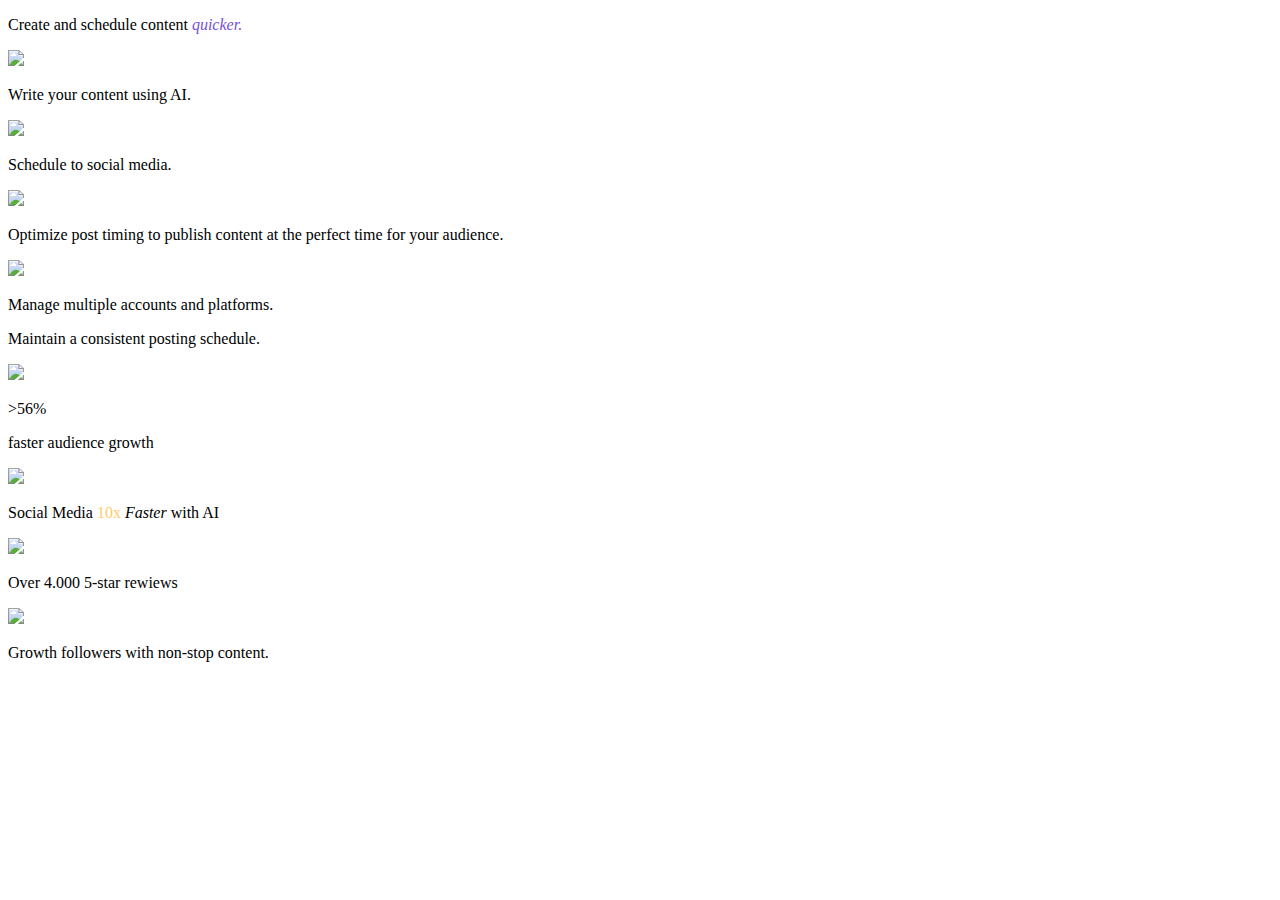
==== bento.html @ baa4b2fe "test" ====
<!DOCTYPE html>
<html lang="en">
    <head>
        <meta charset="UTF-8">
        <meta name="viewport" content="width=device-width, initial-scale=1.0">
        <title>Document</title>
        <link rel="stylesheet" href="/css/src/css/bento.css">
        <link rel="preconnect" href="https://fonts.googleapis.com">
        <link rel="preconnect" href="https://fonts.gstatic.com" crossorigin>
        <link href="https://fonts.googleapis.com/css2?family=DM+Sans:ital,opsz,wght@0,9..40,100..1000;1,9..40,100..1000&display=swap" rel="stylesheet">
    </head>
    <body>

    
            <div class="cajon1">

                <div class="caja1">
                    <div class="txt1">
                        <p>Create and schedule content <i style="color: hsl(256, 67%, 59%);">quicker.</i></p>
                    </div>
                    <div>
                        <img class="img1" src="/css/src/assets/images/illustration-create-post.webp">
                    </div>
                </div>

                <div class="caja2">
                    <div class="txt2">
                        <p>Write your content using AI.</p>
                    </div>
                    <div>
                        <img class="img2" src="/css/src/assets/images/illustration-ai-content.webp">
                    </div>
                </div>

                <div class="caja3">
                    <div class="txt3-1">
                        <p>Schedule to social media.</p>
                    </div>
                    <div>
                        <img class="img3" src="/css/src/assets/images/illustration-schedule-posts.webp">
                    </div>
                    <div class="txt3-2">
                        <p>Optimize post timing to publish content at the perfect time for your audience.</p>
                    </div>
                </div>

            </div>
            <div class="cajon2">

                <div class="caja4">
                    <div>
                        <img class="img4" src="/css/src/assets/images/illustration-multiple-platforms.webp">
                    </div>
                    <div class="txt4">
                        <p>Manage multiple accounts and platforms.</p>
                    </div>
                </div>

                <div class="caja5">
                    <div class="txt5">
                        <p>Maintain a consistent posting schedule.</p>
                    </div>
                    <div>
                        <img class="img5" src="/css/src/assets/images/illustration-consistent-schedule.webp">
                    </div>
                </div>

                <div class="caja6">
                    <div>
                        <p class="txt6-1">>56%</p>
                        <p class="txt6-2">faster audience growth</p>
                    </div>
                    <div>
                        <img class="img6" src="/css/src/assets/images/illustration-audience-growth.webp">
                    </div>
                </div>

            </div>
            <div class="cajon3">

                <div class="caja7">
                    <div class="txt7-1">
                        <p>Social Media <a style="color: hsl(39, 100%, 71%);">10x</a> <i>Faster</i> with AI</p>
                    </div>
                    <div>
                        <img class="img7" src="/css/src/assets/images/illustration-five-stars.webp">
                    </div>
                    <div class="txt7-2">
                        <p>Over 4.000 5-star rewiews</p>
                    </div>
                </div>

                <div class="caja8">
                    <div>
                        <img class="img8" src="/css/src/assets/images/illustration-grow-followers.webp">
                    </div>
                    <div class="txt8">
                        <p>Growth followers with non-stop content.</p>
                    </div>
                </div>

            </div>

    </body>
</html>
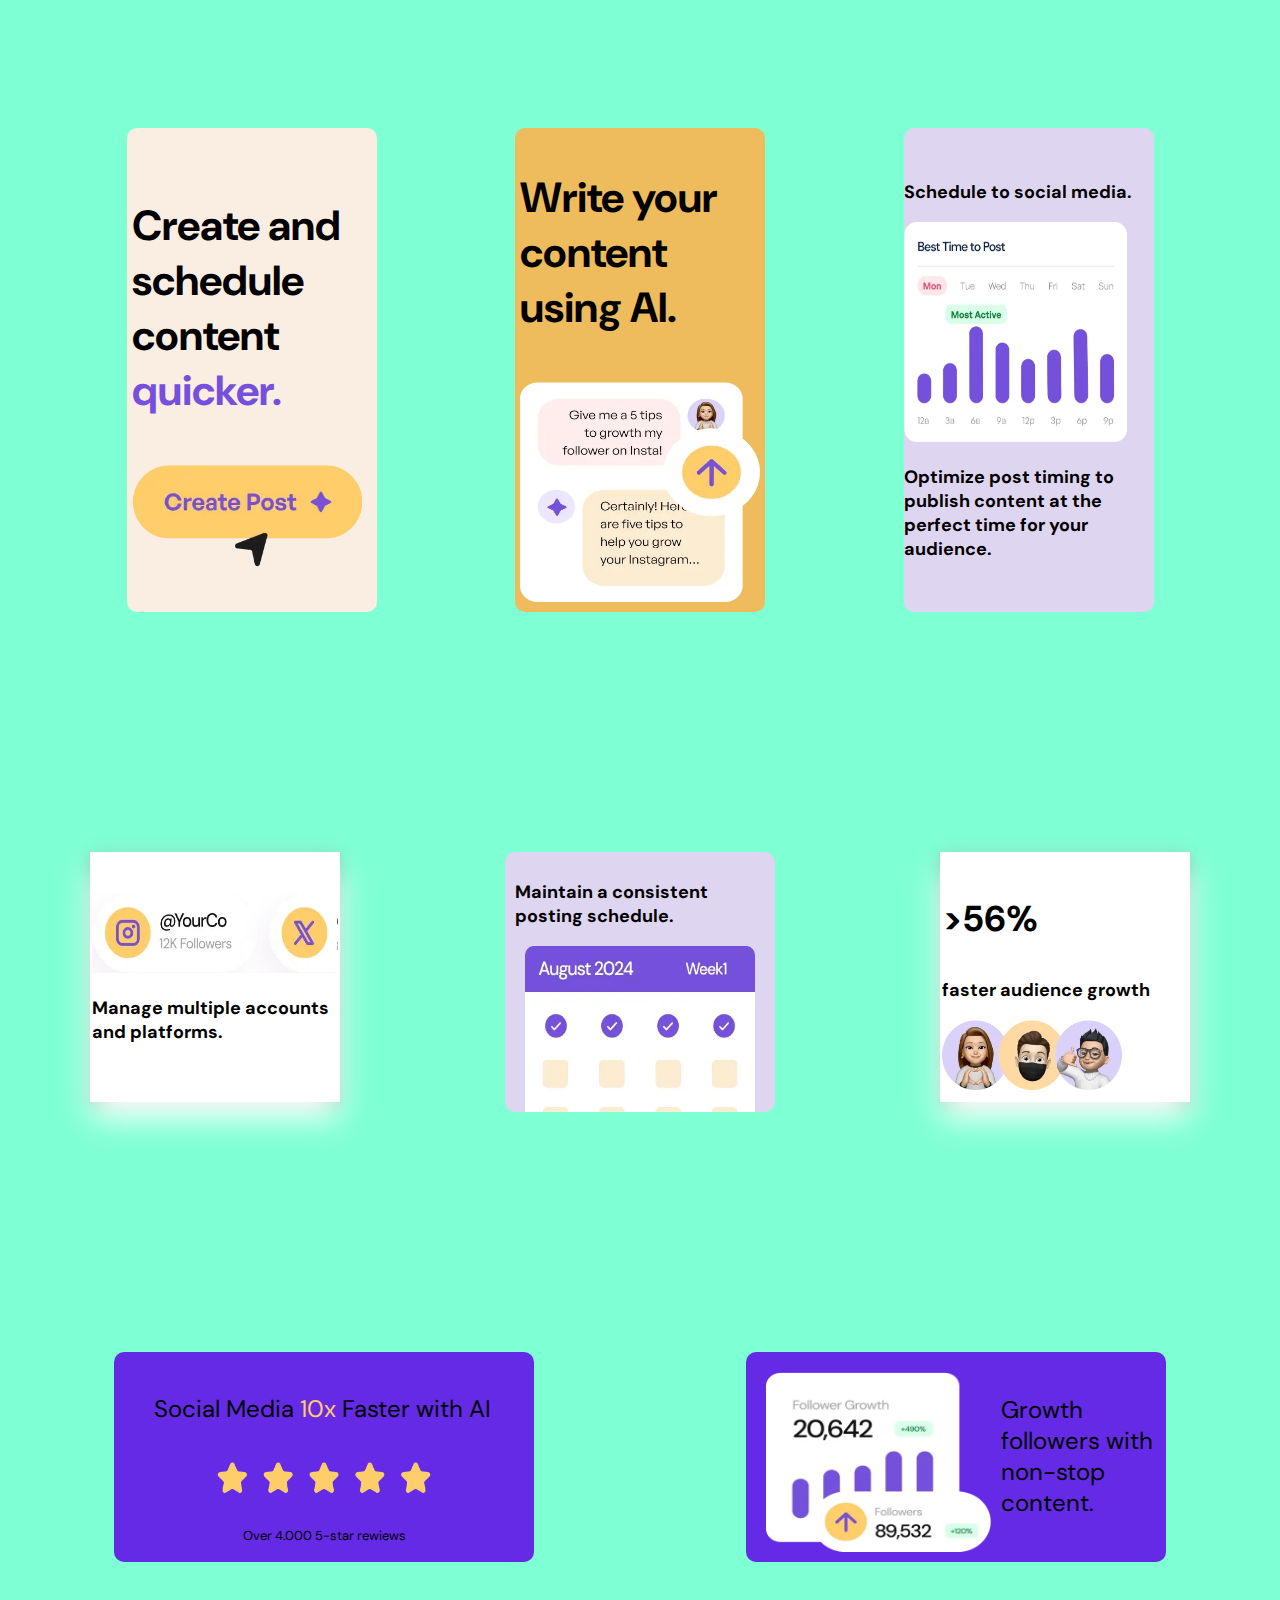
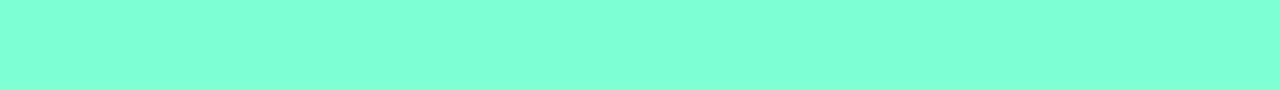
==== commit 4d1d9583: "ajuste de direcciones de carpeta" ====
--- a/bento.html
+++ b/bento.html
@@ -4,7 +4,7 @@
         <meta charset="UTF-8">
         <meta name="viewport" content="width=device-width, initial-scale=1.0">
         <title>Document</title>
-        <link rel="stylesheet" href="/css/src/css/bento.css">
+        <link rel="stylesheet" href="/assets/css/bento.css">
         <link rel="preconnect" href="https://fonts.googleapis.com">
         <link rel="preconnect" href="https://fonts.gstatic.com" crossorigin>
         <link href="https://fonts.googleapis.com/css2?family=DM+Sans:ital,opsz,wght@0,9..40,100..1000;1,9..40,100..1000&display=swap" rel="stylesheet">
@@ -19,7 +19,7 @@
                         <p>Create and schedule content <i style="color: hsl(256, 67%, 59%);">quicker.</i></p>
                     </div>
                     <div>
-                        <img class="img1" src="/css/src/assets/images/illustration-create-post.webp">
+                        <img class="img1" src="/assets/src/images/illustration-create-post.webp">
                     </div>
                 </div>
 
@@ -28,7 +28,7 @@
                         <p>Write your content using AI.</p>
                     </div>
                     <div>
-                        <img class="img2" src="/css/src/assets/images/illustration-ai-content.webp">
+                        <img class="img2" src="/assets/src/images/illustration-ai-content.webp">
                     </div>
                 </div>
 
@@ -37,7 +37,7 @@
                         <p>Schedule to social media.</p>
                     </div>
                     <div>
-                        <img class="img3" src="/css/src/assets/images/illustration-schedule-posts.webp">
+                        <img class="img3" src="/assets/src/images/illustration-schedule-posts.webp">
                     </div>
                     <div class="txt3-2">
                         <p>Optimize post timing to publish content at the perfect time for your audience.</p>
@@ -49,7 +49,7 @@
 
                 <div class="caja4">
                     <div>
-                        <img class="img4" src="/css/src/assets/images/illustration-multiple-platforms.webp">
+                        <img class="img4" src="/assets/src/images/illustration-multiple-platforms.webp">
                     </div>
                     <div class="txt4">
                         <p>Manage multiple accounts and platforms.</p>
@@ -61,7 +61,7 @@
                         <p>Maintain a consistent posting schedule.</p>
                     </div>
                     <div>
-                        <img class="img5" src="/css/src/assets/images/illustration-consistent-schedule.webp">
+                        <img class="img5" src="/assets/src/images/illustration-consistent-schedule.webp">
                     </div>
                 </div>
 
@@ -71,7 +71,7 @@
                         <p class="txt6-2">faster audience growth</p>
                     </div>
                     <div>
-                        <img class="img6" src="/css/src/assets/images/illustration-audience-growth.webp">
+                        <img class="img6" src="/assets/src/images/illustration-audience-growth.webp">
                     </div>
                 </div>
 
@@ -83,7 +83,7 @@
                         <p>Social Media <a style="color: hsl(39, 100%, 71%);">10x</a> <i>Faster</i> with AI</p>
                     </div>
                     <div>
-                        <img class="img7" src="/css/src/assets/images/illustration-five-stars.webp">
+                        <img class="img7" src="/assets/src/images/illustration-five-stars.webp">
                     </div>
                     <div class="txt7-2">
                         <p>Over 4.000 5-star rewiews</p>
@@ -92,7 +92,7 @@
 
                 <div class="caja8">
                     <div>
-                        <img class="img8" src="/css/src/assets/images/illustration-grow-followers.webp">
+                        <img class="img8" src="/assets/src/images/illustration-grow-followers.webp">
                     </div>
                     <div class="txt8">
                         <p>Growth followers with non-stop content.</p>
--- a/assets/css/bento.css
+++ b/assets/css/bento.css
@@ -0,0 +1,234 @@
+* {
+    font-family: "DM Sans";
+    font-optical-sizing: auto;
+    font-style: normal;
+    color: rgb(0, 0, 0);
+}
+
+body {
+    justify-content: center;
+    background-color: aquamarine;
+}
+
+.box {
+    border: 10px black;
+    margin: 100px 100px 100px 100px;
+}
+
+.cajon1 {
+    display: flex;
+}
+
+.cajon2 {
+    display: flex;
+}
+
+.cajon3 {
+    display: flex;
+}
+
+
+
+.caja1 {
+    background-color: hsl(31, 66%, 93%);
+    width: 250px;
+    align-content: center;
+    margin: 120px auto 120px auto;
+    border-radius: 10px;
+}
+
+.txt1 {
+    font-weight: bold;
+    font-size: 42px;
+    margin: 5px;
+}
+
+.img1 {
+    height: 110px;
+    width: 230px;
+    margin: 5px;
+}
+
+
+.caja2 {
+    background-color: rgb(238, 187, 93);
+    width: 250px;
+    align-content: center;
+    margin: 120px 20px 120px 20px;
+    border-radius: 10px;
+}
+
+.txt2 {
+    font-weight: bold;
+    font-size: 42px;
+    margin: 5px;
+}
+
+.img2 {
+    height: 220px;
+    width: 240px;
+    margin: 5px;
+}
+
+
+.caja3 {
+    background-color: hsl(259, 50%, 89%);
+    width: 250px;
+    align-content: center;
+    margin: 120px auto 120px auto;
+    border-radius: 10px;
+}
+
+.txt3-1 {
+    font-weight: bold;
+    font-size: 18px;
+}
+
+.txt3-2 {
+    font-weight: bold;
+    font-size: 18px;
+}
+
+.img3 {
+    height: 220px;
+    width: 223px;
+}
+
+
+.caja4 {
+    background-color: rgb(255, 255, 255);
+    height: 250px;
+    width: 250px;
+    align-content: center;
+    margin: 120px auto 120px auto;
+    border: 2px solid rgb(255, 255, 255);
+    color: #000000;
+    box-shadow: rgb(255, 255, 255) 0 17px 30px -1px,rgba(185, 53, 53, 0.14) 0 6px 10px 0,rgba(0, 0, 0, .12) 0 1px 18px 0;
+    box-sizing: border-box;
+    overflow: hidden;
+}
+
+.txt4 {
+    font-weight: bold;
+    font-size: 18px;
+}
+
+.img4 {
+    height: 80px;
+    width: 340px;
+}
+
+
+.caja5 {
+    background-color: hsl(259, 50%, 89%);
+    width: 250px;
+    height: 250px;
+    align-content: center;
+    margin: 120px auto 120px auto;
+    border-radius: 10px;
+    text-align: start;
+    padding: 10px 10px 0px 10px;
+    overflow: hidden;
+}
+
+.txt5 {
+    font-weight: bold;
+    font-size: 18px;
+}
+
+.img5 {
+    height: 190px;
+    width: 230px;
+    margin: auto 10px auto 10px;
+}
+
+
+.caja6 {
+    background-color: rgb(255, 255, 255);
+    height: 250px;
+    width: 250px;
+    align-content: center;
+    margin: 120px auto 120px auto;
+    border: 2px solid rgb(255, 255, 255);
+    color: #000000;
+    box-shadow: rgb(255, 255, 255) 0 17px 30px -1px,rgba(185, 53, 53, 0.14) 0 6px 10px 0,rgba(0, 0, 0, .12) 0 1px 18px 0;
+    box-sizing: border-box;
+}
+
+.txt6-1 {
+    font-weight: bold;
+    font-size: 36px;
+}
+
+.txt6-2 {
+    font-weight: bold;
+    font-size: 18px;
+}
+
+.img6 {
+    height: 70px;
+    width: 180px;
+}
+
+
+.caja7 {
+    background-color: hsl(259, 78%, 53%);
+    width: 400px;
+    height: 200px;
+    align-content: center;
+    margin: 120px auto 120px auto;
+    border-radius: 10px;
+    text-align: start;
+    padding: 10px 10px 0px 10px;
+    overflow: hidden;
+}
+
+.txt7-1 {
+    font-size: x-large;
+    display: flex;
+    margin-top: 1px;
+    margin-bottom: 1px;
+    margin-left: 30px;
+    color: white;
+}
+
+.txt7-2 {
+    font-size: small;
+    text-align: center;
+    color: white;
+}
+
+.img7 {
+    height: 40px;
+    width: 220px;
+    padding: 10px;
+    margin-left: 80px;
+}
+
+
+.caja8 {
+    background-color: hsl(259, 78%, 53%);
+    width: 400px;
+    height: 200px;
+    align-content: center;
+    margin: 120px auto 120px auto;
+    border-radius: 10px;
+    text-align: start;
+    padding: 10px 10px 0px 10px;
+    overflow: hidden;
+    display: flex;
+}
+
+.txt8 {
+    font-size: x-large;
+    text-align: left;
+    margin-top: 8px;
+    color: white;
+}
+
+.img8 {
+    height: 180px;
+    width: 225px;
+    padding: 10px;
+    margin-bottom: 5px;
+}